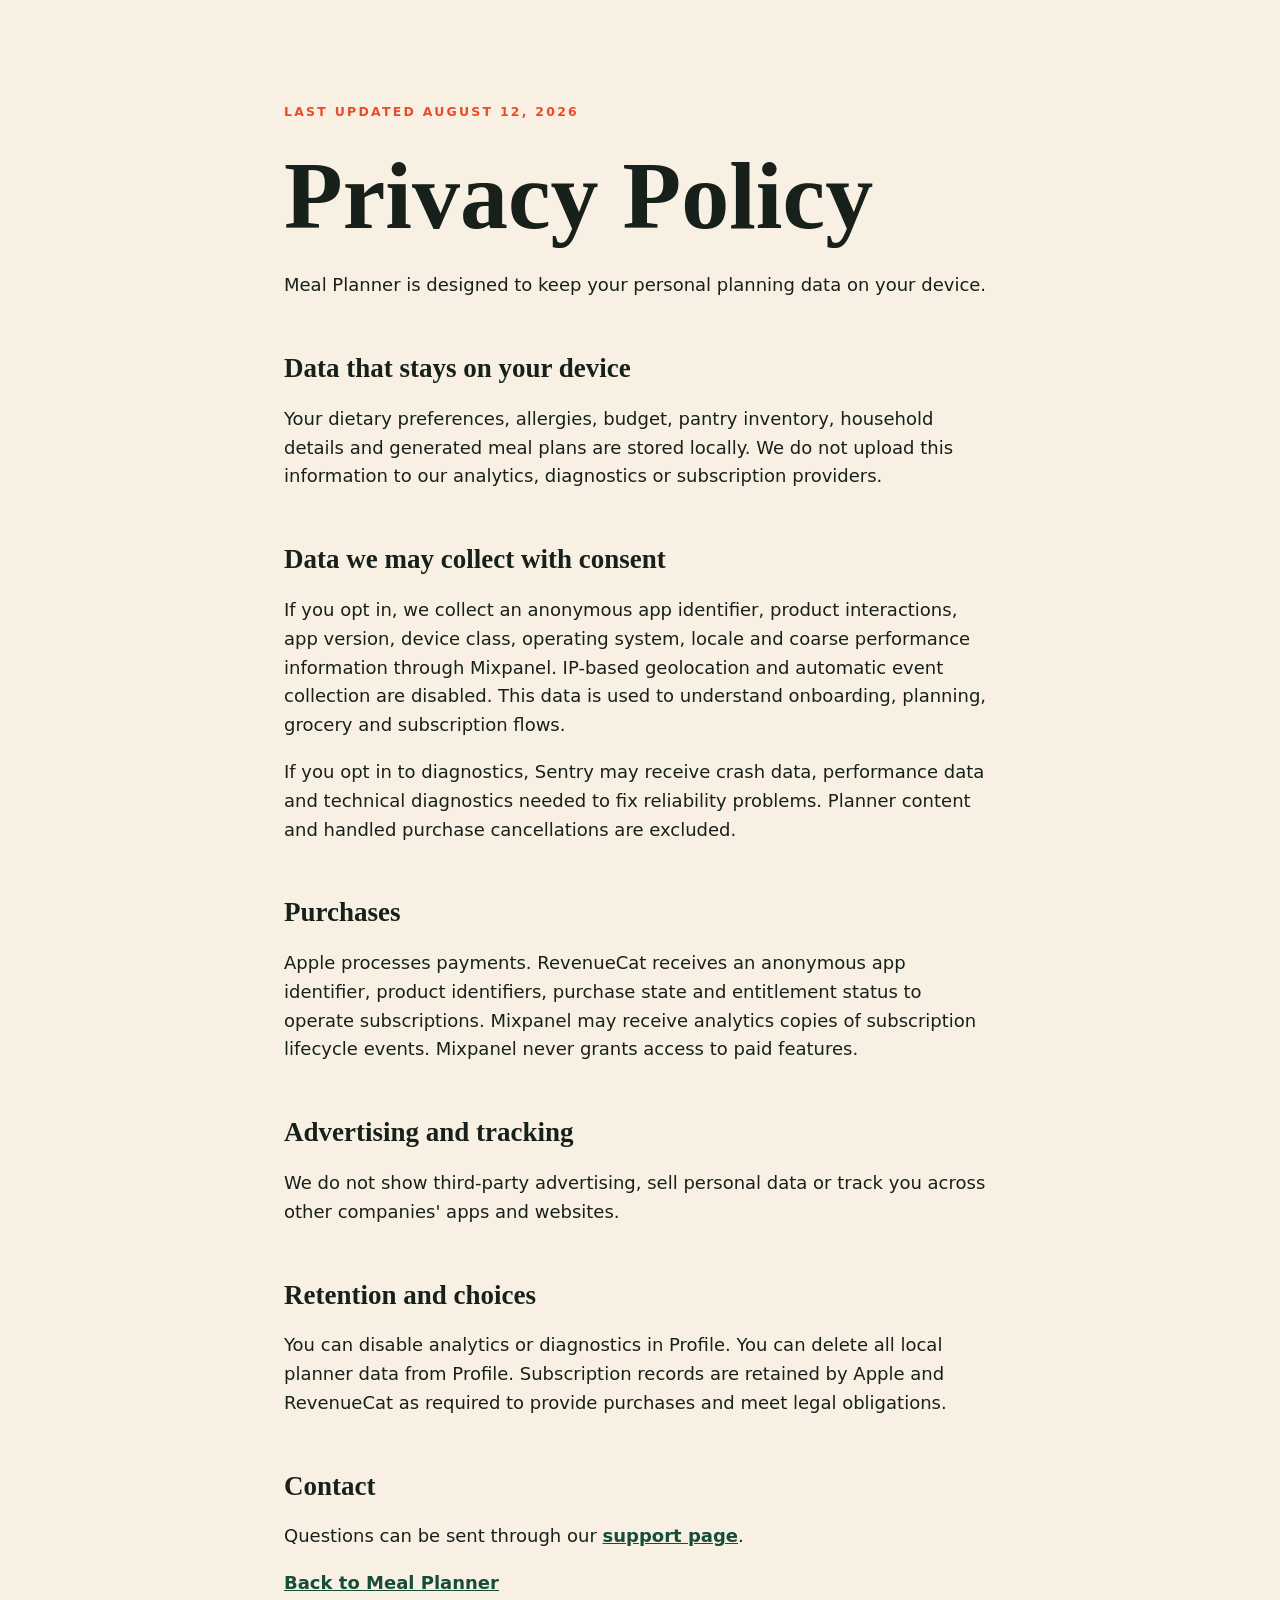
==== privacy.html @ 26ed721f "feat: add Meal Planner privacy and support site" ====
<!doctype html>
<html lang="en">
<head><meta charset="utf-8"><meta name="viewport" content="width=device-width,initial-scale=1"><title>Meal Planner Privacy Policy</title><link rel="stylesheet" href="styles.css"></head>
<body><main><p class="eyebrow">LAST UPDATED AUGUST 12, 2026</p><h1>Privacy Policy</h1><p>Meal Planner is designed to keep your personal planning data on your device.</p><h2>Data that stays on your device</h2><p>Your dietary preferences, allergies, budget, pantry inventory, household details and generated meal plans are stored locally. We do not upload this information to our analytics, diagnostics or subscription providers.</p><h2>Data we may collect with consent</h2><p>If you opt in, we collect an anonymous app identifier, product interactions, app version, device class, operating system, locale and coarse performance information through Mixpanel. IP-based geolocation and automatic event collection are disabled. This data is used to understand onboarding, planning, grocery and subscription flows.</p><p>If you opt in to diagnostics, Sentry may receive crash data, performance data and technical diagnostics needed to fix reliability problems. Planner content and handled purchase cancellations are excluded.</p><h2>Purchases</h2><p>Apple processes payments. RevenueCat receives an anonymous app identifier, product identifiers, purchase state and entitlement status to operate subscriptions. Mixpanel may receive analytics copies of subscription lifecycle events. Mixpanel never grants access to paid features.</p><h2>Advertising and tracking</h2><p>We do not show third-party advertising, sell personal data or track you across other companies' apps and websites.</p><h2>Retention and choices</h2><p>You can disable analytics or diagnostics in Profile. You can delete all local planner data from Profile. Subscription records are retained by Apple and RevenueCat as required to provide purchases and meet legal obligations.</p><h2>Contact</h2><p>Questions can be sent through our <a href="support.html">support page</a>.</p><p><a href="index.html">Back to Meal Planner</a></p></main></body>
</html>
---- styles.css ----
:root{color-scheme:light dark;--paper:#f8f1e3;--ink:#17201a;--forest:#164d39;--persimmon:#eb4b27;--card:#fffaf0}*{box-sizing:border-box}body{margin:0;background:var(--paper);color:var(--ink);font:18px/1.6 system-ui,sans-serif}main{max-width:760px;margin:auto;padding:10vh 24px}h1,h2{font-family:Georgia,serif;line-height:1.05}h1{font-size:clamp(3rem,9vw,6rem);margin:.25em 0}h2{margin-top:2em}a{color:var(--forest);font-weight:700}.eyebrow{color:var(--persimmon);font-size:.78rem;font-weight:800;letter-spacing:.18em}nav{display:flex;gap:12px;flex-wrap:wrap;margin-top:40px}nav a{background:var(--forest);color:white;padding:12px 18px;border-radius:999px;text-decoration:none}@media(prefers-color-scheme:dark){:root{--paper:#121812;--ink:#f5efe2;--forest:#65b996;--persimmon:#ff7757;--card:#1d271f}}
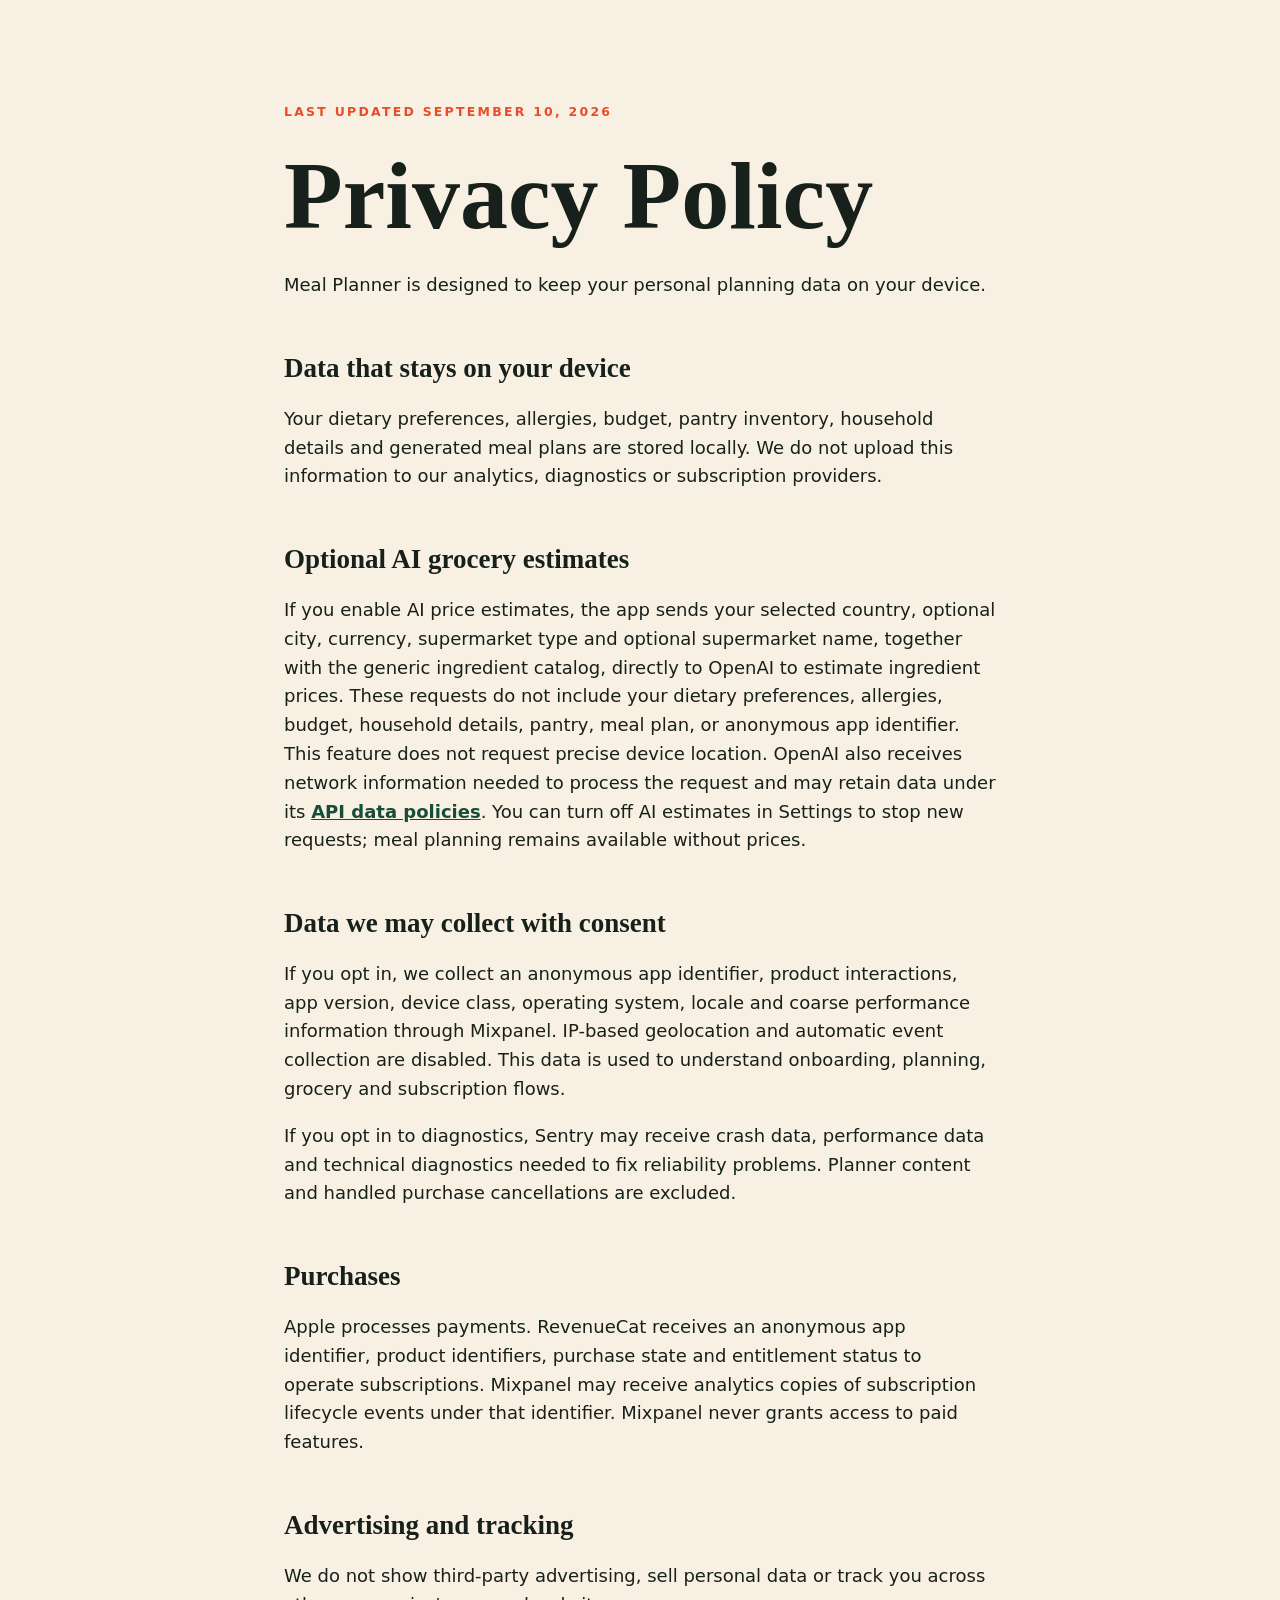
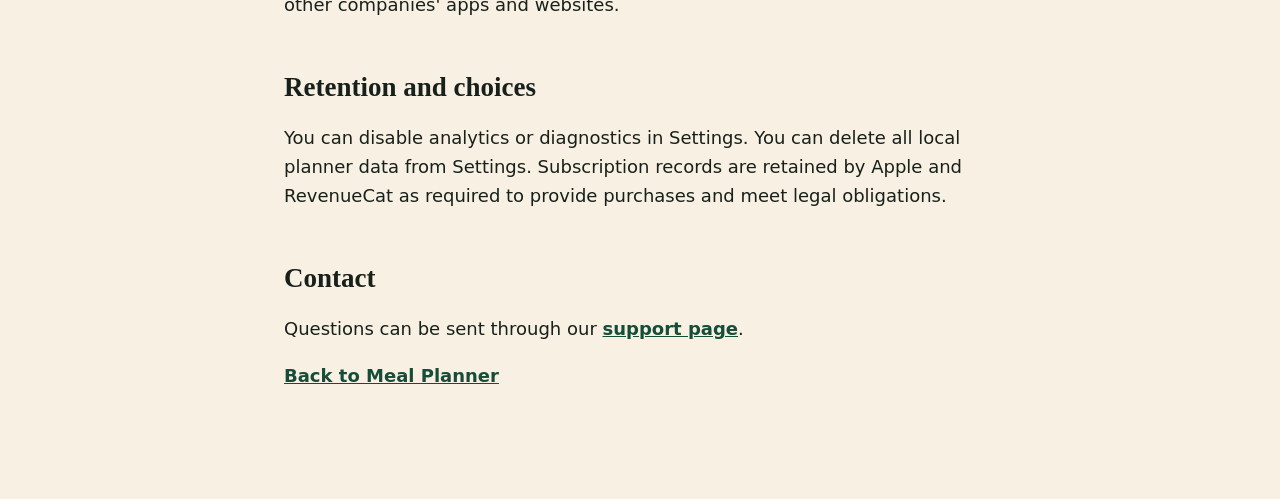
==== commit e078f1eb: "Align website copy and privacy policy with direct AI pricing" ====
--- a/privacy.html
+++ b/privacy.html
@@ -1,5 +1,5 @@
 <!doctype html>
 <html lang="en">
 <head><meta charset="utf-8"><meta name="viewport" content="width=device-width,initial-scale=1"><title>Meal Planner Privacy Policy</title><link rel="stylesheet" href="styles.css"></head>
-<body><main><p class="eyebrow">LAST UPDATED AUGUST 12, 2026</p><h1>Privacy Policy</h1><p>Meal Planner is designed to keep your personal planning data on your device.</p><h2>Data that stays on your device</h2><p>Your dietary preferences, allergies, budget, pantry inventory, household details and generated meal plans are stored locally. We do not upload this information to our analytics, diagnostics or subscription providers.</p><h2>Data we may collect with consent</h2><p>If you opt in, we collect an anonymous app identifier, product interactions, app version, device class, operating system, locale and coarse performance information through Mixpanel. IP-based geolocation and automatic event collection are disabled. This data is used to understand onboarding, planning, grocery and subscription flows.</p><p>If you opt in to diagnostics, Sentry may receive crash data, performance data and technical diagnostics needed to fix reliability problems. Planner content and handled purchase cancellations are excluded.</p><h2>Purchases</h2><p>Apple processes payments. RevenueCat receives an anonymous app identifier, product identifiers, purchase state and entitlement status to operate subscriptions. Mixpanel may receive analytics copies of subscription lifecycle events. Mixpanel never grants access to paid features.</p><h2>Advertising and tracking</h2><p>We do not show third-party advertising, sell personal data or track you across other companies' apps and websites.</p><h2>Retention and choices</h2><p>You can disable analytics or diagnostics in Profile. You can delete all local planner data from Profile. Subscription records are retained by Apple and RevenueCat as required to provide purchases and meet legal obligations.</p><h2>Contact</h2><p>Questions can be sent through our <a href="support.html">support page</a>.</p><p><a href="index.html">Back to Meal Planner</a></p></main></body>
+<body><main><p class="eyebrow">LAST UPDATED SEPTEMBER 10, 2026</p><h1>Privacy Policy</h1><p>Meal Planner is designed to keep your personal planning data on your device.</p><h2>Data that stays on your device</h2><p>Your dietary preferences, allergies, budget, pantry inventory, household details and generated meal plans are stored locally. We do not upload this information to our analytics, diagnostics or subscription providers.</p><h2>Optional AI grocery estimates</h2><p>If you enable AI price estimates, the app sends your selected country, optional city, currency, supermarket type and optional supermarket name, together with the generic ingredient catalog, directly to OpenAI to estimate ingredient prices. These requests do not include your dietary preferences, allergies, budget, household details, pantry, meal plan, or anonymous app identifier. This feature does not request precise device location. OpenAI also receives network information needed to process the request and may retain data under its <a href="https://platform.openai.com/docs/guides/your-data">API data policies</a>. You can turn off AI estimates in Settings to stop new requests; meal planning remains available without prices.</p><h2>Data we may collect with consent</h2><p>If you opt in, we collect an anonymous app identifier, product interactions, app version, device class, operating system, locale and coarse performance information through Mixpanel. IP-based geolocation and automatic event collection are disabled. This data is used to understand onboarding, planning, grocery and subscription flows.</p><p>If you opt in to diagnostics, Sentry may receive crash data, performance data and technical diagnostics needed to fix reliability problems. Planner content and handled purchase cancellations are excluded.</p><h2>Purchases</h2><p>Apple processes payments. RevenueCat receives an anonymous app identifier, product identifiers, purchase state and entitlement status to operate subscriptions. Mixpanel may receive analytics copies of subscription lifecycle events under that identifier. Mixpanel never grants access to paid features.</p><h2>Advertising and tracking</h2><p>We do not show third-party advertising, sell personal data or track you across other companies' apps and websites.</p><h2>Retention and choices</h2><p>You can disable analytics or diagnostics in Settings. You can delete all local planner data from Settings. Subscription records are retained by Apple and RevenueCat as required to provide purchases and meet legal obligations.</p><h2>Contact</h2><p>Questions can be sent through our <a href="support.html">support page</a>.</p><p><a href="index.html">Back to Meal Planner</a></p></main></body>
 </html>
